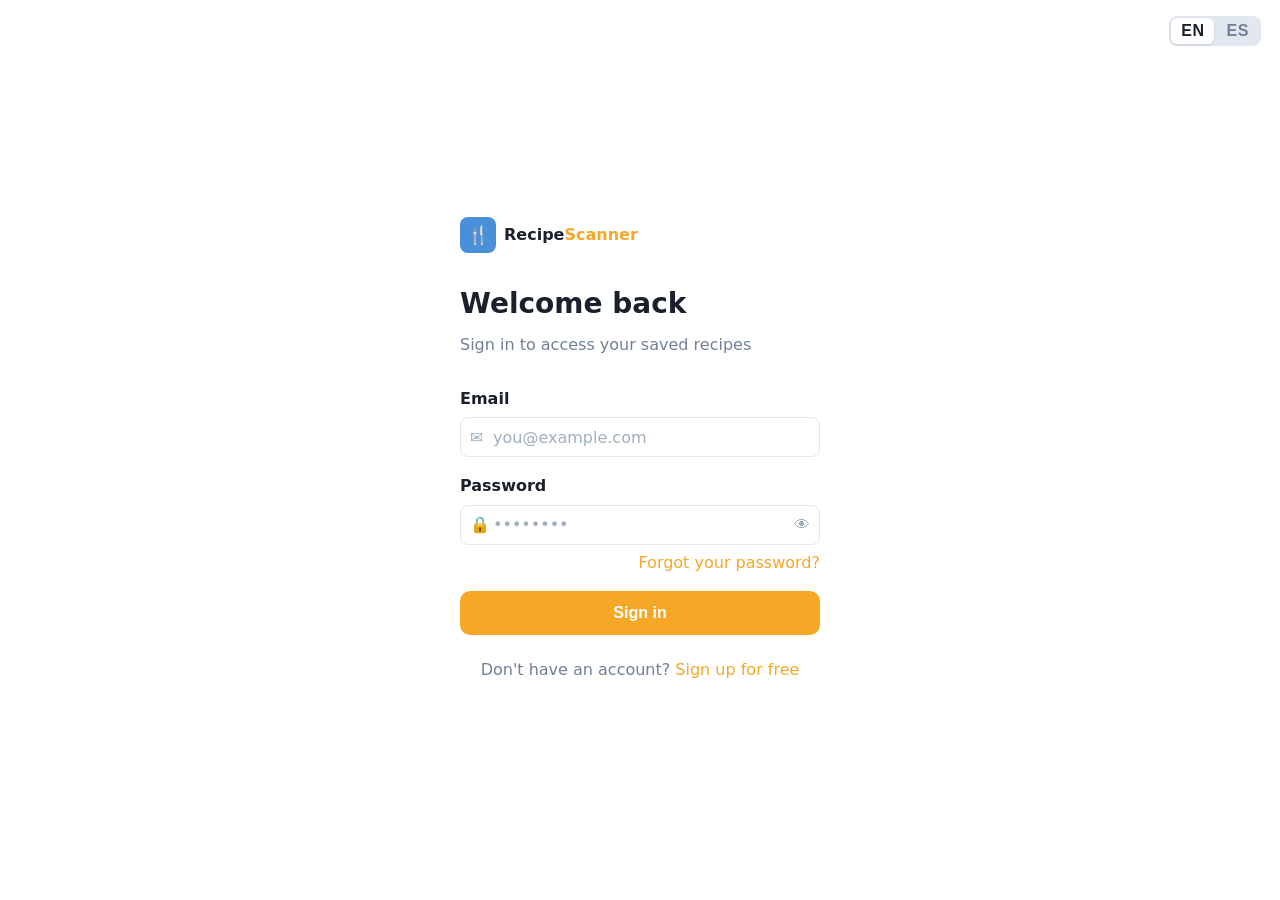
==== frontend/index.html @ 50376a55 "feat: Sprint 5 — static HTML/JS frontend + stores/brands/price resolution Frontend (replacing origin" ====
<!DOCTYPE html>
<html lang="es">
<head>
  <meta charset="UTF-8">
  <meta name="viewport" content="width=device-width, initial-scale=1.0">
  <title>RecipeScanner — Sign in</title>
  <link rel="stylesheet" href="css/style.css">
</head>
<body class="auth-page">

  <div class="lang-toggle lang-fixed">
    <button class="lang-btn" data-lang="en" onclick="setLang('en')">EN</button>
    <button class="lang-btn" data-lang="es" onclick="setLang('es')">ES</button>
  </div>

  <div class="auth-card">
    <a href="index.html" class="logo auth-logo">
      <div class="logo-icon">🍴</div>
      <span class="logo-text">Recipe<span>Scanner</span></span>
    </a>

    <h1 data-i18n="signin_title">Welcome back</h1>
    <p class="subtitle" data-i18n="signin_sub">Sign in to access your saved recipes</p>

    <div id="login-error" class="alert alert-error" style="display:none"></div>

    <form onsubmit="handleLogin(event)" novalidate>
      <div class="form-group">
        <label for="login-email" data-i18n="label_email">Email</label>
        <div class="input-wrap">
          <span class="input-icon">✉</span>
          <input type="email" id="login-email" placeholder="you@example.com" autocomplete="email">
        </div>
      </div>
      <div class="form-group">
        <label for="login-password" data-i18n="label_password">Password</label>
        <div class="input-wrap">
          <span class="input-icon">🔒</span>
          <input type="password" id="login-password" placeholder="••••••••" autocomplete="current-password">
          <button type="button" class="input-toggle" onclick="togglePwd('login-password', this)">👁</button>
        </div>
        <a href="#" class="forgot-link" data-i18n="forgot_pwd" onclick="return false;">Forgot your password?</a>
      </div>
      <button type="submit" class="btn btn-orange btn-full btn-lg" id="login-btn" data-i18n="btn_signin">
        Sign in
      </button>
    </form>

    <div class="auth-footer">
      <span data-i18n="no_account">Don't have an account?</span>
      <a href="register.html" data-i18n="link_signup">Sign up for free</a>
    </div>
  </div>

  <script src="js/i18n.js"></script>
  <script src="js/api.js"></script>
  <script src="js/auth.js"></script>
</body>
</html>
---- frontend/css/style.css ----
* { box-sizing: border-box; margin: 0; padding: 0; }

:root {
  --orange: #F7A726;
  --orange-hover: #e8941a;
  --orange-light: #FEF3D7;
  --blue: #4A90D9;
  --blue-dark: #2563EB;
  --bg: #f0f2f5;
  --sidebar-bg: #ffffff;
  --card-bg: #ffffff;
  --text: #1a202c;
  --text-muted: #718096;
  --text-light: #a0aec0;
  --border: #e2e8f0;
  --radius: 12px;
  --radius-sm: 8px;
  --shadow: 0 1px 3px rgba(0,0,0,0.08), 0 1px 2px rgba(0,0,0,0.04);
  --shadow-md: 0 4px 16px rgba(0,0,0,0.10);
  --sidebar-width: 260px;
}

body {
  font-family: 'Segoe UI', system-ui, -apple-system, sans-serif;
  background: var(--bg);
  color: var(--text);
  font-size: 19px;
  line-height: 1.6;
}

a { color: var(--orange); text-decoration: none; }
a:hover { text-decoration: underline; }

/* ── Logo ─────────────────────────────────────────────────── */
.logo {
  display: flex;
  align-items: center;
  gap: 8px;
  text-decoration: none;
}
.logo-icon {
  width: 36px;
  height: 36px;
  background: var(--blue);
  border-radius: 8px;
  display: flex;
  align-items: center;
  justify-content: center;
  font-size: 18px;
}
.logo-text { font-size: 1rem; font-weight: 700; color: var(--text); }
.logo-text span { color: var(--orange); }
.logo:hover { text-decoration: none; }

/* ── Sidebar ─────────────────────────────────────────────── */
.sidebar {
  position: fixed;
  top: 0;
  left: 0;
  width: var(--sidebar-width);
  height: 100vh;
  background: var(--sidebar-bg);
  border-right: 1px solid var(--border);
  display: flex;
  flex-direction: column;
  padding: 1.2rem 0;
  z-index: 100;
}

.sidebar-logo {
  padding: 0 1.2rem 1.5rem;
  border-bottom: 1px solid var(--border);
  margin-bottom: 0.75rem;
}

.sidebar-nav {
  flex: 1;
  display: flex;
  flex-direction: column;
  gap: 2px;
  padding: 0 0.6rem;
}

.nav-item {
  display: flex;
  align-items: center;
  gap: 0.65rem;
  padding: 0.65rem 0.9rem;
  border-radius: var(--radius-sm);
  color: var(--text-muted);
  font-size: 1rem;
  font-weight: 500;
  cursor: pointer;
  text-decoration: none;
  transition: background 0.15s, color 0.15s;
  position: relative;
}

.nav-item:hover { background: var(--bg); color: var(--text); text-decoration: none; }
.nav-item.active { background: var(--orange-light); color: var(--orange); }

.nav-item .nav-icon { font-size: 1rem; width: 20px; text-align: center; }

.nav-badge {
  margin-left: auto;
  background: var(--orange);
  color: #fff;
  font-size: 1rem;
  font-weight: 700;
  border-radius: 10px;
  padding: 1px 7px;
  min-width: 20px;
  text-align: center;
}

.sidebar-user {
  padding: 1rem 1.2rem 0.5rem;
  border-top: 1px solid var(--border);
  display: flex;
  align-items: center;
  gap: 0.75rem;
}

.avatar {
  width: 52px;
  height: 52px;
  border-radius: 50%;
  background: var(--blue);
  color: #fff;
  display: flex;
  align-items: center;
  justify-content: center;
  font-size: 1.15rem;
  font-weight: 700;
  flex-shrink: 0;
}

.sidebar-user-info {
  flex: 1;
  display: flex;
  flex-direction: column;
  overflow: hidden;
}

.sidebar-user-firstname {
  font-size: 1rem;
  font-weight: 700;
  color: var(--text);
  white-space: nowrap;
  overflow: hidden;
  text-overflow: ellipsis;
  line-height: 1.3;
}

.sidebar-user-lastname {
  font-size: 1rem;
  font-weight: 500;
  color: var(--text-muted);
  white-space: nowrap;
  overflow: hidden;
  text-overflow: ellipsis;
  line-height: 1.3;
}

.sidebar-user-menu {
  background: none;
  border: none;
  cursor: pointer;
  color: var(--text-muted);
  font-size: 1rem;
  padding: 2px;
  border-radius: 6px;
  transition: color 0.15s, background 0.15s;
}
.sidebar-user-menu:hover {
  color: #DC2626;
  background: #FEE2E2;
}

/* ── App Layout ──────────────────────────────────────────── */
.app-layout {
  margin-left: var(--sidebar-width);
  min-height: 100vh;
  padding: 2rem 1.75rem;
}

/* ── Auth pages ─────────────────────────────────────────── */
.auth-page {
  min-height: 100vh;
  background: #fff;
  display: flex;
  align-items: center;
  justify-content: center;
  padding: 2rem;
}

.auth-card {
  width: 100%;
  max-width: 360px;
}

.auth-card .auth-logo { margin-bottom: 1.8rem; }

.auth-card h1 {
  font-size: 1.75rem;
  font-weight: 800;
  color: var(--text);
  margin-bottom: 0.3rem;
}

.auth-card .subtitle {
  color: var(--text-muted);
  font-size: 1rem;
  margin-bottom: 1.8rem;
}

.trust-row {
  display: flex;
  gap: 0.5rem;
  background: var(--bg);
  border-radius: 8px;
  padding: 0.6rem 1rem;
  margin-bottom: 1.5rem;
  justify-content: center;
}

.trust-item {
  font-size: 1rem;
  color: var(--text-muted);
  display: flex;
  align-items: center;
  gap: 4px;
}

/* ── Forms ─────────────────────────────────────────────── */
.form-group { margin-bottom: 1rem; }
.form-row { display: flex; gap: 0.75rem; }
.form-row .form-group { flex: 1; }

label {
  display: block;
  font-size: 1rem;
  font-weight: 600;
  color: var(--text);
  margin-bottom: 0.35rem;
}

.input-wrap {
  position: relative;
  display: flex;
  align-items: center;
}

.input-wrap .input-icon {
  position: absolute;
  left: 10px;
  color: var(--text-light);
  font-size: 1rem;
  pointer-events: none;
}

input, textarea, select {
  width: 100%;
  border: 1.5px solid var(--border);
  border-radius: 8px;
  padding: 0.6rem 0.85rem;
  font-size: 1rem;
  color: var(--text);
  background: #fff;
  transition: border-color 0.2s;
  font-family: inherit;
}

.input-wrap input { padding-left: 32px; }

input:focus, textarea:focus, select:focus {
  outline: none;
  border-color: var(--orange);
}

input::placeholder, textarea::placeholder { color: var(--text-light); }

.input-toggle {
  position: absolute;
  right: 10px;
  background: none;
  border: none;
  cursor: pointer;
  color: var(--text-light);
  font-size: 1rem;
}

.checkbox-row {
  display: flex;
  align-items: flex-start;
  gap: 0.5rem;
  margin-bottom: 1.2rem;
}

.checkbox-row input[type=checkbox] {
  width: 15px;
  height: 15px;
  margin-top: 2px;
  flex-shrink: 0;
}

.checkbox-row label {
  font-size: 1rem;
  font-weight: 400;
  color: var(--text-muted);
  margin: 0;
}

.forgot-link {
  display: block;
  text-align: right;
  font-size: 1rem;
  margin-top: 0.3rem;
  color: var(--orange);
}

/* ── Buttons ────────────────────────────────────────────── */
.btn {
  display: inline-flex;
  align-items: center;
  justify-content: center;
  gap: 6px;
  padding: 0.65rem 1.2rem;
  border: none;
  border-radius: 8px;
  font-size: 1rem;
  font-weight: 600;
  cursor: pointer;
  transition: background 0.15s, opacity 0.15s;
  text-decoration: none;
  white-space: nowrap;
}

.btn-orange { background: var(--orange); color: #fff; }
.btn-orange:hover { background: var(--orange-hover); color: #fff; text-decoration: none; }

.btn-outline {
  background: #fff;
  color: var(--text);
  border: 1.5px solid var(--border);
}
.btn-outline:hover { border-color: var(--text-muted); text-decoration: none; }

.btn-ghost {
  background: transparent;
  color: var(--text-muted);
  border: 1.5px solid var(--border);
}
.btn-ghost:hover { color: var(--text); text-decoration: none; }

.btn-danger { background: #FEE2E2; color: #DC2626; border: none; }
.btn-danger:hover { background: #FECACA; }

.btn-edit { background: var(--orange-light); color: var(--orange); border: none; }
.btn-edit:hover { background: #fde8b0; }

.btn-full { width: 100%; }
.btn-sm { padding: 0.4rem 0.85rem; font-size: 1rem; }
.btn-lg { padding: 0.8rem 1.5rem; font-size: 1rem; border-radius: 10px; }

/* ── Auth footer ────────────────────────────────────────── */
.auth-footer {
  text-align: center;
  margin-top: 1.4rem;
  font-size: 1rem;
  color: var(--text-muted);
}

/* ── Dashboard header ──────────────────────────────────── */
.page-header {
  display: flex;
  align-items: flex-start;
  justify-content: space-between;
  margin-bottom: 1.5rem;
  gap: 1rem;
  flex-wrap: wrap;
}

.page-header h1 { font-size: 1.85rem; font-weight: 800; }
.page-header .sub { color: var(--text-muted); font-size: 1rem; margin-top: 2px; }

/* ── Search ─────────────────────────────────────────────── */
.search-bar {
  position: relative;
  margin-bottom: 1.2rem;
}

.search-bar .search-icon {
  position: absolute;
  left: 12px;
  top: 50%;
  transform: translateY(-50%);
  color: var(--text-light);
  font-size: 1rem;
}

.search-bar input {
  padding-left: 36px;
  background: #fff;
  border-radius: 10px;
  height: 42px;
  font-size: 1rem;
}

/* ── Category filters ───────────────────────────────────── */
.filter-bar {
  display: flex;
  align-items: center;
  gap: 0.5rem;
  margin-bottom: 1.5rem;
  flex-wrap: wrap;
}

.filter-pill {
  padding: 0.35rem 1rem;
  border-radius: 20px;
  border: 1.5px solid var(--border);
  background: #fff;
  font-size: 1rem;
  font-weight: 500;
  cursor: pointer;
  color: var(--text-muted);
  transition: all 0.15s;
}

.filter-pill:hover { border-color: var(--orange); color: var(--orange); }
.filter-pill.active { background: var(--orange); border-color: var(--orange); color: #fff; }

.price-btn {
  margin-left: auto;
  background: var(--orange-light);
  color: var(--orange);
  border: 1.5px solid #f5c96a;
  padding: 0.35rem 0.9rem;
  border-radius: 8px;
  font-size: 1rem;
  font-weight: 600;
  cursor: pointer;
  display: flex;
  align-items: center;
  gap: 5px;
}

/* ── Recipe cards ───────────────────────────────────────── */
.recipe-grid {
  display: grid;
  grid-template-columns: repeat(auto-fill, minmax(240px, 1fr));
  gap: 1.2rem;
}

.recipe-card {
  background: var(--card-bg);
  border-radius: var(--radius);
  border: 1px solid var(--border);
  overflow: hidden;
  box-shadow: var(--shadow);
  transition: box-shadow 0.2s, transform 0.15s;
  cursor: pointer;
  text-decoration: none;
  color: var(--text);
  display: block;
}

.recipe-card:hover {
  box-shadow: var(--shadow-md);
  transform: translateY(-2px);
  text-decoration: none;
}

.card-banner {
  height: 110px;
  display: flex;
  align-items: center;
  justify-content: center;
  font-size: 3rem;
  position: relative;
}

.card-banner .cat-badge {
  position: absolute;
  top: 8px;
  left: 8px;
  background: rgba(255,255,255,0.85);
  border-radius: 6px;
  padding: 2px 8px;
  font-size: 1rem;
  font-weight: 600;
  color: var(--text);
}

.card-banner .scanned-badge {
  position: absolute;
  top: 8px;
  right: 8px;
  background: rgba(255,255,255,0.85);
  border-radius: 6px;
  padding: 2px 8px;
  font-size: 1rem;
  font-weight: 600;
  color: #7c3aed;
}

.card-body { padding: 0.9rem 1rem; }
.card-title { font-size: 1rem; font-weight: 700; margin-bottom: 0.5rem; }

.card-meta {
  display: flex;
  flex-wrap: wrap;
  gap: 0.5rem;
  font-size: 1rem;
  color: var(--text-muted);
  margin-bottom: 0.75rem;
}

.card-meta span { display: flex; align-items: center; gap: 3px; }

.card-footer {
  display: flex;
  align-items: center;
  justify-content: space-between;
}

.view-btn {
  background: var(--orange);
  color: #fff;
  border: none;
  border-radius: 6px;
  padding: 0.3rem 0.75rem;
  font-size: 1rem;
  font-weight: 600;
  cursor: pointer;
  transition: background 0.15s;
  text-decoration: none;
}
.view-btn:hover { background: var(--orange-hover); text-decoration: none; color: #fff; }

/* ── Banner colors per category ────────────────────────── */
.banner-0 { background: linear-gradient(135deg, #fde68a, #fbbf24); }
.banner-1 { background: linear-gradient(135deg, #fca5a5, #f87171); }
.banner-2 { background: linear-gradient(135deg, #86efac, #4ade80); }
.banner-3 { background: linear-gradient(135deg, #93c5fd, #60a5fa); }
.banner-4 { background: linear-gradient(135deg, #c4b5fd, #a78bfa); }
.banner-5 { background: linear-gradient(135deg, #fdba74, #fb923c); }

/* ── Recipe detail ──────────────────────────────────────── */
.detail-header {
  margin-bottom: 1.5rem;
}

.detail-header h1 { font-size: 1.75rem; font-weight: 800; }

/* ── Recipe header two-column layout ──────────────────────── */
.recipe-header-grid {
  display: grid;
  grid-template-columns: 1fr 220px;
  gap: 1.8rem;
  align-items: start;
  background: var(--card-bg);
  padding: 1.75rem 2rem;
  border-radius: var(--radius);
  margin-bottom: 1.5rem;
  box-shadow: var(--shadow);
}

.recipe-header-grid h1 { font-size: 1.75rem; font-weight: 800; }

.recipe-header-photo {
  width: 220px;
  height: 220px;
  border-radius: var(--radius);
  overflow: hidden;
  position: relative;
  cursor: pointer;
  flex-shrink: 0;
}

.recipe-header-photo img {
  width: 100%;
  height: 100%;
  object-fit: cover;
}

.recipe-header-photo-empty {
  background: var(--bg);
  border: 2px dashed var(--border);
  display: flex;
  flex-direction: column;
  align-items: center;
  justify-content: center;
  gap: 0.4rem;
  transition: border-color 0.15s, background 0.15s;
}

.recipe-header-photo-empty:hover {
  border-color: var(--orange);
  background: #fff8ed;
}

.recipe-header-photo-overlay {
  position: absolute;
  inset: 0;
  background: rgba(0,0,0,0.45);
  display: flex;
  align-items: center;
  justify-content: center;
  color: #fff;
  font-size: 1rem;
  font-weight: 600;
  opacity: 0;
  transition: opacity 0.15s;
  border-radius: var(--radius);
}

.recipe-header-photo:hover .recipe-header-photo-overlay { opacity: 1; }

.badge-row {
  display: flex;
  gap: 0.4rem;
  flex-wrap: wrap;
  margin: 0.5rem 0;
}

.badge {
  padding: 3px 10px;
  border-radius: 6px;
  font-size: 1rem;
  font-weight: 600;
}

.badge-ai { background: #EDE9FE; color: #7C3AED; }
.badge-cat { background: var(--orange-light); color: var(--orange); }
.badge-scanned { background: #DCFCE7; color: #16A34A; }

.detail-meta {
  display: flex;
  gap: 1.2rem;
  font-size: 1rem;
  color: var(--text-muted);
  margin: 0.5rem 0 1rem;
  flex-wrap: wrap;
}

.detail-actions { display: flex; gap: 0.5rem; }

.detail-grid {
  display: grid;
  grid-template-columns: 1fr 1fr;
  gap: 1.5rem;
  align-items: start;
}

@media (max-width: 700px) {
  .detail-grid { grid-template-columns: 1fr; }
}

/* ── Ingredients table ──────────────────────────────────── */
.section-card {
  background: var(--card-bg);
  border: 1px solid var(--border);
  border-radius: var(--radius);
  overflow: hidden;
  box-shadow: var(--shadow);
}

.section-card-header {
  padding: 0.9rem 1.2rem;
  border-bottom: 1px solid var(--border);
  display: flex;
  align-items: center;
  justify-content: space-between;
}

.section-card-header h3 { font-size: 1.05rem; font-weight: 700; }
.section-hint { font-size: 1rem; color: var(--text-muted); margin-top: 2px; }

.ing-table {
  width: 100%;
  border-collapse: collapse;
}

.ing-table th {
  background: var(--bg);
  text-align: left;
  padding: 0.5rem 1rem;
  font-size: 1rem;
  font-weight: 600;
  color: var(--text-muted);
  text-transform: uppercase;
  letter-spacing: 0.3px;
}

.ing-table td {
  padding: 0.55rem 1rem;
  font-size: 1rem;
  border-bottom: 1px solid var(--border);
}

.ing-table tr:last-child td { border-bottom: none; }

.ing-table .ing-name { font-weight: 500; }
.ing-table .price-col { font-weight: 600; }

/* ── Recipe sections ──────────────────────────────────────────────────────── */
.section-header-row td { padding: 0; border-bottom: none; }
.section-header-cell {
  display: flex;
  align-items: center;
  gap: 0.6rem;
  padding: 0.55rem 1rem 0.3rem;
  background: var(--bg);
  border-top: 2px solid var(--border);
  margin-top: 2px;
}
.section-header-row:first-child .section-header-cell { border-top: none; }

.section-title {
  font-size: 0.78rem;
  font-weight: 700;
  text-transform: uppercase;
  letter-spacing: 0.5px;
  color: var(--text-muted);
  cursor: pointer;
  padding: 2px 6px;
  border-radius: 4px;
  transition: background 0.15s;
}
.section-title:hover { background: #E5E7EB; color: var(--text); }

.btn-add-section {
  background: none;
  border: 1px dashed var(--border);
  color: var(--text-muted);
  font-size: 0.82rem;
  padding: 0.4rem 1rem;
  border-radius: 6px;
  cursor: pointer;
  width: 100%;
  text-align: left;
  transition: background 0.15s, color 0.15s;
}
.btn-add-section:hover { background: var(--bg); color: var(--text); }

.btn-add-section-ing {
  background: none;
  border: none;
  color: var(--text-muted);
  font-size: 0.75rem;
  cursor: pointer;
  padding: 0;
  opacity: 0;
  transition: opacity 0.15s;
}
.section-header-cell:hover .btn-add-section-ing { opacity: 1; }

.section-add-row td { padding: 0.4rem 1rem 0.6rem; border-bottom: none; }

/* Move icon column */
.col-move { width: 28px; padding: 0 0 0 0.75rem !important; }
.move-icon-wrap { position: relative; display: inline-block; }
.move-icon {
  font-size: 1rem;
  color: var(--text-muted);
  cursor: grab;
  opacity: 0;
  transition: opacity 0.15s;
  user-select: none;
  line-height: 1;
}
.ing-row:hover .move-icon { opacity: 1; }

/* Section picker dropdown */
.section-picker {
  position: absolute;
  left: 0;
  top: 100%;
  z-index: 100;
  background: var(--surface);
  border: 1px solid var(--border);
  border-radius: 8px;
  box-shadow: 0 4px 16px rgba(0,0,0,0.1);
  padding: 4px;
  min-width: 160px;
}
.section-picker select {
  width: 100%;
  border: none;
  background: transparent;
  font-size: 0.88rem;
  padding: 4px 6px;
  cursor: pointer;
  outline: none;
  color: var(--text);
}

/* Wide ingredient table for recipe detail */
.ing-table-wide .col-qty      { white-space: nowrap; }
.ing-table-wide .col-store    { min-width: 150px; }
.ing-table-wide .col-brand    { min-width: 140px; }
.ing-table-wide .col-price-kg { white-space: nowrap; min-width: 110px; }
.ing-table-wide .col-total    { white-space: nowrap; min-width: 80px; color: var(--text-muted); font-size: 0.9rem; }

.price-clickable { cursor: pointer; user-select: none; }
.price-clickable:hover { background: #F9FAFB; }

/* Store / brand select inside ingredient table */
.store-select-inline {
  font-size: 0.82rem;
  padding: 2px 24px 2px 6px;
  border: 1px solid var(--border);
  border-radius: 6px;
  background: var(--surface);
  color: var(--text);
  width: 100%;
  cursor: pointer;
  text-overflow: ellipsis;
}
.store-select-inline:focus { outline: none; border-color: var(--orange); }

/* Price mode toggle (prices page modals) */
.price-mode-toggle {
  display: flex;
  gap: 0;
  border-radius: 8px;
  overflow: hidden;
  border: 1px solid var(--border);
  width: fit-content;
}
.mode-btn {
  padding: 0.35rem 1rem;
  font-size: 0.85rem;
  font-weight: 600;
  background: var(--surface);
  color: var(--text-muted);
  border: none;
  cursor: pointer;
  transition: background 0.15s, color 0.15s;
}
.mode-btn.active {
  background: var(--orange);
  color: #fff;
}
.mode-btn:focus { outline: none; }

/* Calculated price preview text */
.price-preview-text {
  font-size: 0.85rem;
  color: #059669;
  font-weight: 600;
  margin-top: 0.5rem;
}

/* Price value colors by source */
.price-val-manual { color: #D97706; font-weight: 700; }
.price-val-custom { color: #2563EB; font-weight: 700; }
.price-val-off    { color: #059669; font-weight: 700; }
.price-val-fallback { color: var(--text-muted); font-weight: 500; }

/* Price source badges */
.price-badge {
  display: inline-block;
  font-size: 0.68rem;
  padding: 1px 5px;
  border-radius: 4px;
  margin-left: 5px;
  font-weight: 700;
  vertical-align: middle;
  letter-spacing: 0.02em;
}
.price-badge-manual  { background: #FEF3C7; color: #D97706; }
.price-badge-custom  { background: #DBEAFE; color: #2563EB; }
.price-badge-off     { background: #D1FAE5; color: #059669; }
.price-badge-fallback { background: #F3F4F6; color: #9CA3AF; }

.cost-footer {
  padding: 0.75rem 1.2rem;
  background: var(--orange-light);
  border-top: 1px solid #f5c96a;
  display: flex;
  align-items: center;
  justify-content: space-between;
  font-size: 1rem;
  font-weight: 700;
  color: var(--orange);
}

/* ── Steps ──────────────────────────────────────────────── */
.steps-list {
  list-style: none;
  display: flex;
  flex-direction: column;
}

.step-item {
  display: flex;
  gap: 1rem;
  padding: 1rem 1.2rem;
  border-bottom: 1px solid var(--border);
}

.step-item:last-child { border-bottom: none; }

.step-num {
  width: 26px;
  height: 26px;
  min-width: 26px;
  border-radius: 50%;
  background: var(--blue);
  color: #fff;
  display: flex;
  align-items: center;
  justify-content: center;
  font-size: 1rem;
  font-weight: 700;
}

.step-content { flex: 1; }
.step-desc { font-size: 1rem; margin-bottom: 4px; }

.step-duration {
  display: inline-block;
  background: var(--bg);
  border-radius: 10px;
  padding: 2px 10px;
  font-size: 1rem;
  color: var(--text-muted);
}

/* ── Scan page ──────────────────────────────────────────── */
.scan-layout {
  display: grid;
  grid-template-columns: 1.1fr 0.9fr;
  gap: 1.5rem;
  align-items: start;
}

@media (max-width: 700px) {
  .scan-layout { grid-template-columns: 1fr; }
}

.scan-panel {
  background: var(--card-bg);
  border: 1px solid var(--border);
  border-radius: var(--radius);
  padding: 1.5rem;
  box-shadow: var(--shadow);
}

.input-method-row {
  display: flex;
  gap: 0.75rem;
  margin-bottom: 1.5rem;
}

.method-btn {
  flex: 1;
  display: flex;
  align-items: center;
  justify-content: center;
  gap: 6px;
  padding: 0.65rem;
  border-radius: 8px;
  border: 1.5px solid var(--border);
  background: #fff;
  cursor: pointer;
  font-size: 1rem;
  font-weight: 500;
  color: var(--text-muted);
  transition: all 0.15s;
}

.method-btn.active {
  border-color: var(--orange);
  background: var(--orange-light);
  color: var(--orange);
}

.drop-zone {
  border: 2px dashed var(--border);
  border-radius: 10px;
  padding: 2.5rem 1.5rem;
  text-align: center;
  cursor: pointer;
  transition: border-color 0.2s, background 0.2s;
  margin-bottom: 1rem;
}

.drop-zone:hover, .drop-zone.drag-over {
  border-color: var(--orange);
  background: var(--orange-light);
}

.drop-icon { font-size: 2rem; margin-bottom: 0.6rem; }
.drop-zone h4 { font-size: 1rem; margin-bottom: 0.3rem; }
.drop-zone p { font-size: 1rem; color: var(--text-muted); }

.browse-btn {
  display: inline-block;
  margin-top: 0.8rem;
  padding: 0.4rem 1rem;
  background: #fff;
  border: 1.5px solid var(--border);
  border-radius: 6px;
  font-size: 1rem;
  cursor: pointer;
  font-weight: 500;
}

.extraction-opts {
  display: flex;
  gap: 0.4rem;
  flex-wrap: wrap;
  margin-bottom: 1.2rem;
}

.opt-pill {
  padding: 0.3rem 0.85rem;
  border-radius: 20px;
  border: 1.5px solid var(--border);
  background: #fff;
  font-size: 1rem;
  font-weight: 500;
  cursor: pointer;
  color: var(--text-muted);
  transition: all 0.15s;
}

.opt-pill.active {
  border-color: var(--blue);
  background: #EFF6FF;
  color: var(--blue-dark);
}

.ai-info-card {
  background: linear-gradient(135deg, #1e3a5f, #2563EB);
  border-radius: var(--radius);
  padding: 1.4rem;
  color: #fff;
  margin-bottom: 1rem;
}

.ai-info-card .powered {
  font-size: 1rem;
  text-transform: uppercase;
  letter-spacing: 1px;
  opacity: 0.7;
  margin-bottom: 0.5rem;
}

.ai-info-card h3 { font-size: 1.1rem; margin-bottom: 0.3rem; }
.ai-info-card p { font-size: 1rem; opacity: 0.85; margin-bottom: 0.8rem; }

.ai-badges { display: flex; gap: 0.4rem; flex-wrap: wrap; }
.ai-badge {
  background: rgba(255,255,255,0.15);
  padding: 3px 10px;
  border-radius: 10px;
  font-size: 1rem;
  font-weight: 500;
}

.last-scan-card {
  background: var(--card-bg);
  border: 1px solid var(--border);
  border-radius: var(--radius);
  padding: 1.2rem;
  box-shadow: var(--shadow);
}

.last-scan-header {
  display: flex;
  justify-content: space-between;
  align-items: center;
  margin-bottom: 1rem;
}

.last-scan-header h4 { font-size: 1rem; font-weight: 700; }
.ai-extracted-tag {
  background: var(--orange-light);
  color: var(--orange);
  font-size: 1rem;
  font-weight: 600;
  padding: 2px 8px;
  border-radius: 6px;
}

.scan-result-row {
  display: flex;
  gap: 0.75rem;
  align-items: flex-start;
  padding: 0.6rem 0;
  border-bottom: 1px solid var(--border);
}

.scan-result-row:last-child { border-bottom: none; }
.scan-result-icon { font-size: 1.1rem; margin-top: 1px; }
.scan-result-label { font-size: 1rem; color: var(--text-muted); font-weight: 600; text-transform: uppercase; margin-bottom: 2px; }
.scan-result-value { font-size: 1rem; font-weight: 500; }

.tips-card {
  background: #FFFBEB;
  border: 1px solid #FDE68A;
  border-radius: var(--radius);
  padding: 1rem 1.2rem;
  margin-top: 1rem;
}

.tips-card h5 { font-size: 1rem; color: #92400E; font-weight: 700; margin-bottom: 0.5rem; }
.tips-card li { font-size: 1rem; color: #78350F; margin-left: 1rem; margin-bottom: 3px; }

/* ── Modal ──────────────────────────────────────────────── */
.modal-overlay {
  display: none;
  position: fixed;
  inset: 0;
  background: rgba(0,0,0,0.4);
  z-index: 200;
  align-items: center;
  justify-content: center;
  padding: 1rem;
}

.modal-overlay.open { display: flex; }

.modal {
  background: var(--card-bg);
  border-radius: var(--radius);
  padding: 1.8rem;
  width: 100%;
  max-width: 460px;
  box-shadow: var(--shadow-md);
}

.modal h2 { font-size: 1.05rem; font-weight: 700; margin-bottom: 1.3rem; }

.modal-footer {
  display: flex;
  gap: 0.6rem;
  justify-content: flex-end;
  margin-top: 1.3rem;
}

/* ── Alerts ─────────────────────────────────────────────── */
.alert {
  padding: 0.65rem 0.9rem;
  border-radius: 8px;
  font-size: 1rem;
  margin-bottom: 1rem;
}

.alert-error { background: #FEE2E2; color: #DC2626; border: 1px solid #FECACA; }
.alert-success { background: #DCFCE7; color: #16A34A; border: 1px solid #BBF7D0; }

/* ── Loading / Empty ────────────────────────────────────── */
.spinner {
  display: inline-block;
  width: 20px; height: 20px;
  border: 2px solid var(--border);
  border-top-color: var(--orange);
  border-radius: 50%;
  animation: spin 0.7s linear infinite;
}

@keyframes spin { to { transform: rotate(360deg); } }

.loading-center { display: flex; justify-content: center; align-items: center; padding: 4rem; }

.empty-state {
  text-align: center;
  padding: 4rem 2rem;
  color: var(--text-muted);
}

.empty-state .empty-icon { font-size: 3rem; margin-bottom: 0.8rem; }
.empty-state p { margin-bottom: 1.2rem; font-size: 1rem; }

/* ── Misc ───────────────────────────────────────────────── */
.flex { display: flex; align-items: center; gap: 0.5rem; flex-wrap: wrap; }
.text-muted { color: var(--text-muted); }
.text-sm { font-size: 1rem; }
.mt-1 { margin-top: 0.4rem; }
.mt-2 { margin-top: 0.9rem; }
.mt-3 { margin-top: 1.4rem; }

/* ── Language toggle ────────────────────────────────────── */
.lang-toggle {
  display: flex;
  gap: 2px;
  background: var(--border);
  border-radius: 8px;
  padding: 2px;
}
.lang-btn {
  background: none;
  border: none;
  border-radius: 6px;
  padding: 4px 10px;
  font-size: 1rem;
  font-weight: 700;
  letter-spacing: 0.5px;
  cursor: pointer;
  color: var(--text-muted);
  transition: all 0.15s;
}
.lang-btn.active { background: #fff; color: var(--text); box-shadow: 0 1px 3px rgba(0,0,0,0.12); }

.lang-fixed { position: fixed; top: 1rem; right: 1.2rem; z-index: 300; }

/* ── Recipe image ───────────────────────────────────────── */
.card-banner img {
  width: 100%; height: 100%;
  object-fit: cover;
}

.recipe-img-wrap {
  position: relative;
  width: 100%;
  height: 200px;
  border-radius: var(--radius) var(--radius) 0 0;
  overflow: hidden;
  background: linear-gradient(135deg, #fde68a, #fbbf24);
}

.recipe-img-wrap img {
  width: 100%; height: 100%;
  object-fit: cover;
}

.recipe-img-upload-btn {
  position: absolute;
  bottom: 10px;
  right: 10px;
  background: rgba(0,0,0,0.55);
  color: #fff;
  border: none;
  border-radius: 8px;
  padding: 6px 12px;
  font-size: 1rem;
  cursor: pointer;
  backdrop-filter: blur(4px);
  transition: background 0.15s;
}
.recipe-img-upload-btn:hover { background: rgba(0,0,0,0.75); }

.recipe-img-placeholder {
  display: flex;
  flex-direction: column;
  align-items: center;
  justify-content: center;
  cursor: pointer;
  background: var(--bg);
  border: 2px dashed var(--border);
  border-radius: var(--radius) var(--radius) 0 0;
  transition: border-color 0.15s, background 0.15s;
}
.recipe-img-placeholder:hover {
  border-color: var(--orange);
  background: #fff8ed;
}

/* ── Avatar photo ───────────────────────────────────────── */
.avatar {
  position: relative;
  overflow: hidden;
  cursor: pointer;
}
.avatar img {
  width: 100%; height: 100%;
  object-fit: cover;
  border-radius: 50%;
}
.avatar-overlay {
  position: absolute;
  inset: 0;
  background: rgba(0,0,0,0.4);
  border-radius: 50%;
  display: flex;
  align-items: center;
  justify-content: center;
  font-size: 1.1rem;
  color: #fff;
  opacity: 0;
  transition: opacity 0.15s;
}
.avatar:hover .avatar-overlay { opacity: 1; }

/* Brand badge */
.brand-badge {
  display: inline-block;
  padding: 0.2rem 0.55rem;
  background: var(--surface);
  border: 1px solid var(--border);
  border-radius: 20px;
  font-size: 0.78rem;
  color: var(--text-muted);
  font-weight: 500;
}
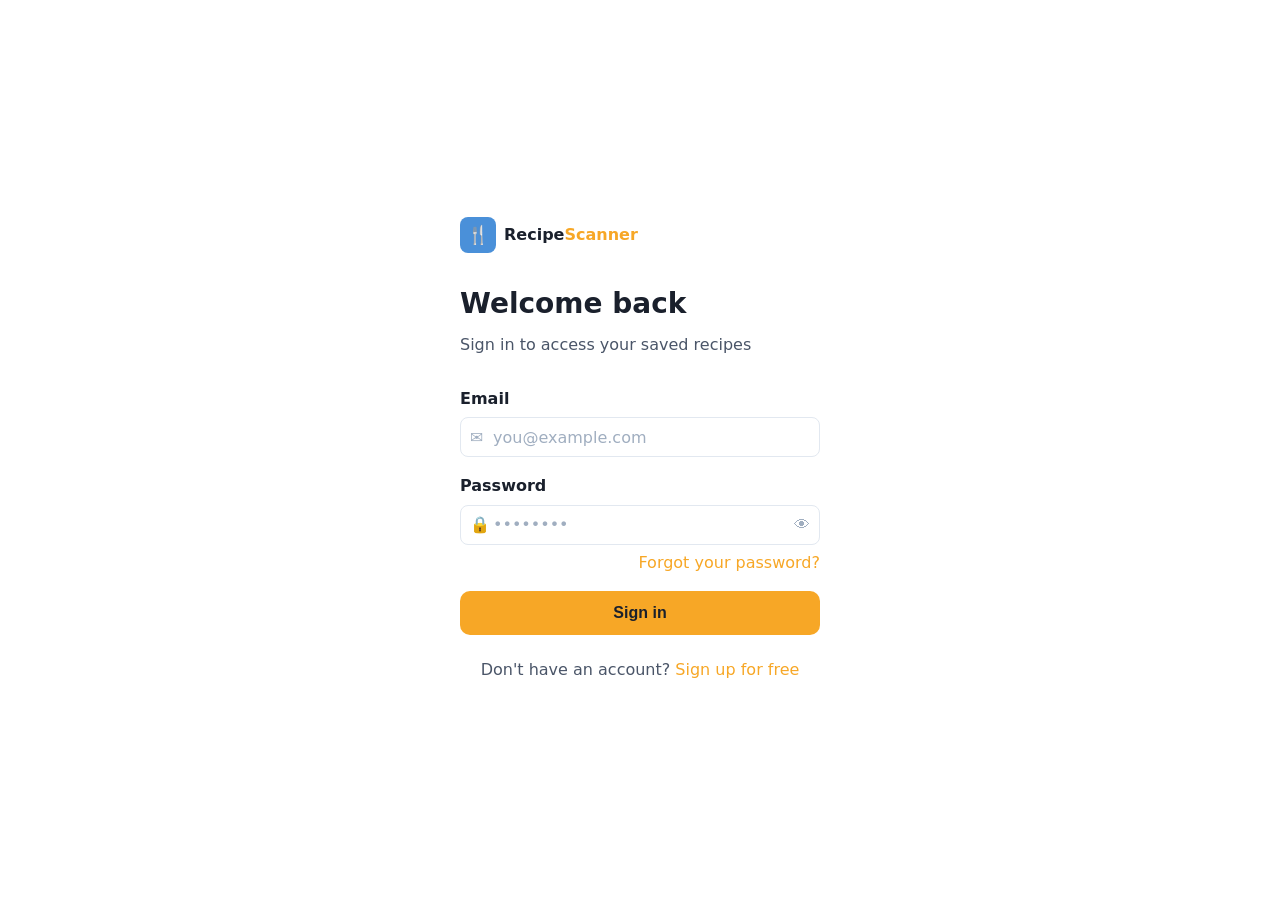
==== commit 2213dd69: "feat: Sprint 6 — home page, accessibility, drag-and-drop steps, multilingual price matching - Home p" ====
--- a/frontend/index.html
+++ b/frontend/index.html
@@ -11,6 +11,7 @@
   <div class="lang-toggle lang-fixed">
     <button class="lang-btn" data-lang="en" onclick="setLang('en')">EN</button>
     <button class="lang-btn" data-lang="es" onclick="setLang('es')">ES</button>
+    <button class="lang-btn" data-lang="fr" onclick="setLang('fr')">FR</button>
   </div>
 
   <div class="auth-card">
--- a/frontend/css/style.css
+++ b/frontend/css/style.css
@@ -10,7 +10,7 @@
   --sidebar-bg: #ffffff;
   --card-bg: #ffffff;
   --text: #1a202c;
-  --text-muted: #718096;
+  --text-muted: #4a5568;
   --text-light: #a0aec0;
   --border: #e2e8f0;
   --radius: 12px;
@@ -97,7 +97,7 @@
 }
 
 .nav-item:hover { background: var(--bg); color: var(--text); text-decoration: none; }
-.nav-item.active { background: var(--orange-light); color: var(--orange); }
+.nav-item.active { background: var(--orange-light); color: #92400e; }
 
 .nav-item .nav-icon { font-size: 1rem; width: 20px; text-align: center; }
 
@@ -336,8 +336,8 @@
   white-space: nowrap;
 }
 
-.btn-orange { background: var(--orange); color: #fff; }
-.btn-orange:hover { background: var(--orange-hover); color: #fff; text-decoration: none; }
+.btn-orange { background: var(--orange); color: #1a202c; }
+.btn-orange:hover { background: var(--orange-hover); color: #1a202c; text-decoration: none; }
 
 .btn-outline {
   background: #fff;
@@ -353,10 +353,10 @@
 }
 .btn-ghost:hover { color: var(--text); text-decoration: none; }
 
-.btn-danger { background: #FEE2E2; color: #DC2626; border: none; }
+.btn-danger { background: #FEE2E2; color: #991b1b; border: none; }
 .btn-danger:hover { background: #FECACA; }
 
-.btn-edit { background: var(--orange-light); color: var(--orange); border: none; }
+.btn-edit { background: var(--orange-light); color: #92400e; border: none; }
 .btn-edit:hover { background: #fde8b0; }
 
 .btn-full { width: 100%; }
@@ -407,29 +407,85 @@
   font-size: 1rem;
 }
 
-/* ── Category filters ───────────────────────────────────── */
-.filter-bar {
-  display: flex;
-  align-items: center;
-  gap: 0.5rem;
+/* ── Category filters + sort ────────────────────────────── */
+.filter-sort-row {
+  display: flex;
+  align-items: flex-start;
+  justify-content: space-between;
+  gap: 0.75rem;
   margin-bottom: 1.5rem;
   flex-wrap: wrap;
 }
 
-.filter-pill {
-  padding: 0.35rem 1rem;
+.filter-bar {
+  display: flex;
+  align-items: center;
+  gap: 0.5rem;
+  flex-wrap: wrap;
+  flex: 1;
+}
+
+.sort-select {
+  padding: 0.2rem 0.65rem;
   border-radius: 20px;
   border: 1.5px solid var(--border);
   background: #fff;
-  font-size: 1rem;
+  font-size: 0.82rem;
   font-weight: 500;
+  color: var(--text-muted);
+  cursor: pointer;
+  outline: none;
+  white-space: nowrap;
+  flex-shrink: 0;
+}
+.sort-select:focus { border-color: var(--orange); color: var(--text); }
+
+.filter-label {
+  font-size: 0.8rem;
+  font-weight: 600;
+  color: var(--text-muted);
+  white-space: nowrap;
+  padding-top: 0.3rem;
+}
+
+.filter-pill {
+  padding: 0.2rem 0.75rem;
+  border-radius: 20px;
+  border: 1.5px solid var(--border);
+  background: #fff;
+  font-size: 0.82rem;
+  font-weight: 500;
   cursor: pointer;
   color: var(--text-muted);
   transition: all 0.15s;
 }
 
 .filter-pill:hover { border-color: var(--orange); color: var(--orange); }
-.filter-pill.active { background: var(--orange); border-color: var(--orange); color: #fff; }
+.filter-pill.active { background: var(--orange); border-color: var(--orange); color: #1a202c; }
+
+.pill-count {
+  display: inline-block;
+  background: rgba(0,0,0,0.08);
+  border-radius: 10px;
+  font-size: 0.72rem;
+  font-weight: 700;
+  padding: 0 6px;
+  margin-left: 4px;
+  line-height: 1.6;
+  vertical-align: middle;
+}
+.filter-pill.active .pill-count { background: rgba(0,0,0,0.12); color: #1a202c; }
+
+.cat-dot {
+  display: inline-block;
+  width: 8px;
+  height: 8px;
+  border-radius: 50%;
+  margin-right: 5px;
+  vertical-align: middle;
+  flex-shrink: 0;
+}
+.filter-pill.active .cat-dot { box-shadow: 0 0 0 1.5px rgba(255,255,255,0.55); }
 
 .price-btn {
   margin-left: auto;
@@ -527,7 +583,7 @@
 
 .view-btn {
   background: var(--orange);
-  color: #fff;
+  color: #1a202c;
   border: none;
   border-radius: 6px;
   padding: 0.3rem 0.75rem;
@@ -537,15 +593,30 @@
   transition: background 0.15s;
   text-decoration: none;
 }
-.view-btn:hover { background: var(--orange-hover); text-decoration: none; color: #fff; }
+.view-btn:hover { background: var(--orange-hover); text-decoration: none; color: #1a202c; }
 
 /* ── Banner colors per category ────────────────────────── */
-.banner-0 { background: linear-gradient(135deg, #fde68a, #fbbf24); }
-.banner-1 { background: linear-gradient(135deg, #fca5a5, #f87171); }
-.banner-2 { background: linear-gradient(135deg, #86efac, #4ade80); }
-.banner-3 { background: linear-gradient(135deg, #93c5fd, #60a5fa); }
-.banner-4 { background: linear-gradient(135deg, #c4b5fd, #a78bfa); }
-.banner-5 { background: linear-gradient(135deg, #fdba74, #fb923c); }
+.banner-appetizer   { background: linear-gradient(135deg, #5eead4, #0d9488); }
+.banner-bakery      { background: linear-gradient(135deg, #fcd34d, #b45309); }
+.banner-bread       { background: linear-gradient(135deg, #e4c9a0, #78350f); }
+.banner-breakfast   { background: linear-gradient(135deg, #fed7aa, #ea580c); }
+.banner-cake        { background: linear-gradient(135deg, #f9a8d4, #db2777); }
+.banner-chicken     { background: linear-gradient(135deg, #fde047, #a16207); }
+.banner-desserts    { background: linear-gradient(135deg, #c4b5fd, #7c3aed); }
+.banner-drink       { background: linear-gradient(135deg, #bae6fd, #0284c7); }
+.banner-fish        { background: linear-gradient(135deg, #93c5fd, #1d4ed8); }
+.banner-main-course { background: linear-gradient(135deg, #fca5a5, #dc2626); }
+.banner-meat        { background: linear-gradient(135deg, #fda4af, #9f1239); }
+.banner-pasta       { background: linear-gradient(135deg, #a5b4fc, #4338ca); }
+.banner-rice        { background: linear-gradient(135deg, #d9f99d, #4d7c0f); }
+.banner-salad       { background: linear-gradient(135deg, #86efac, #15803d); }
+.banner-sandwich    { background: linear-gradient(135deg, #fef08a, #854d0e); }
+.banner-seafood     { background: linear-gradient(135deg, #a5f3fc, #0e7490); }
+.banner-snack       { background: linear-gradient(135deg, #fb923c, #c2410c); }
+.banner-soup        { background: linear-gradient(135deg, #fdba74, #92400e); }
+.banner-vegan       { background: linear-gradient(135deg, #a3e635, #3f6212); }
+.banner-vegetarian  { background: linear-gradient(135deg, #6ee7b7, #047857); }
+.banner-default     { background: linear-gradient(135deg, #e2e8f0, #94a3b8); }
 
 /* ── Recipe detail ──────────────────────────────────────── */
 .detail-header {
@@ -553,6 +624,20 @@
 }
 
 .detail-header h1 { font-size: 1.75rem; font-weight: 800; }
+
+/* ── Back link ───────────────────────────────────────────── */
+.back-link {
+  display: inline-flex;
+  align-items: center;
+  gap: 4px;
+  font-size: 0.85rem;
+  font-weight: 600;
+  color: var(--text-muted);
+  text-decoration: none;
+  margin-bottom: 0.6rem;
+  transition: color 0.15s;
+}
+.back-link:hover { color: var(--orange); text-decoration: none; }
 
 /* ── Recipe header two-column layout ──────────────────────── */
 .recipe-header-grid {
@@ -649,13 +734,9 @@
 
 .detail-grid {
   display: grid;
-  grid-template-columns: 1fr 1fr;
+  grid-template-columns: 3fr 2fr;
   gap: 1.5rem;
   align-items: start;
-}
-
-@media (max-width: 700px) {
-  .detail-grid { grid-template-columns: 1fr; }
 }
 
 /* ── Ingredients table ──────────────────────────────────── */
@@ -799,10 +880,37 @@
 
 /* Wide ingredient table for recipe detail */
 .ing-table-wide .col-qty      { white-space: nowrap; }
-.ing-table-wide .col-store    { min-width: 150px; }
-.ing-table-wide .col-brand    { min-width: 140px; }
-.ing-table-wide .col-price-kg { white-space: nowrap; min-width: 110px; }
+.ing-table-wide .col-store    { min-width: 110px; }
+.ing-table-wide .col-brand    { min-width: 100px; }
+.ing-table-wide .col-price-kg { white-space: nowrap; min-width: 100px; }
 .ing-table-wide .col-total    { white-space: nowrap; min-width: 80px; color: var(--text-muted); font-size: 0.9rem; }
+
+.col-del {
+  width: 60px;
+  padding: 0 6px !important;
+  white-space: nowrap;
+}
+.col-del-inner { display: flex; gap: 4px; justify-content: flex-end; }
+.del-btn, .edit-btn {
+  opacity: 0;
+  pointer-events: none;
+  transition: opacity 0.15s;
+  border: none;
+  border-radius: 4px;
+  padding: 2px 7px;
+  cursor: pointer;
+  font-size: 0.85rem;
+  line-height: 1.4;
+}
+.del-btn  { background: #FEE2E2; color: #DC2626; }
+.edit-btn { background: #E0F2FE; color: #0369A1; }
+.del-btn:hover  { background: #FECACA; }
+.edit-btn:hover { background: #BAE6FD; }
+.ing-row:hover .del-btn,
+.ing-row:hover .edit-btn { opacity: 1; pointer-events: auto; }
+
+.step-item:hover .step-actions .del-btn,
+.step-item:hover .step-actions .edit-btn { opacity: 1; pointer-events: auto; }
 
 .price-clickable { cursor: pointer; user-select: none; }
 .price-clickable:hover { background: #F9FAFB; }
@@ -921,6 +1029,27 @@
 .step-content { flex: 1; }
 .step-desc { font-size: 1rem; margin-bottom: 4px; }
 
+.step-drag-handle {
+  cursor: grab;
+  color: var(--text-muted);
+  font-size: 1.1rem;
+  padding: 2px 2px;
+  user-select: none;
+  opacity: 0;
+  transition: opacity 0.15s;
+  align-self: flex-start;
+  margin-top: 2px;
+}
+.step-item:hover .step-drag-handle { opacity: 1; }
+.step-item.dragging { opacity: 0.35; background: var(--bg); border-radius: var(--radius-sm); }
+.step-item.drag-over { box-shadow: inset 0 2px 0 var(--blue); }
+
+.step-actions {
+  display: flex;
+  gap: 4px;
+  align-items: flex-start;
+}
+
 .step-duration {
   display: inline-block;
   background: var(--bg);
@@ -1178,6 +1307,19 @@
 .empty-state .empty-icon { font-size: 3rem; margin-bottom: 0.8rem; }
 .empty-state p { margin-bottom: 1.2rem; font-size: 1rem; }
 
+/* ── Accessibility ───────────────────────────────────────── */
+.sr-only {
+  position: absolute;
+  width: 1px;
+  height: 1px;
+  padding: 0;
+  margin: -1px;
+  overflow: hidden;
+  clip: rect(0,0,0,0);
+  white-space: nowrap;
+  border: 0;
+}
+
 /* ── Misc ───────────────────────────────────────────────── */
 .flex { display: flex; align-items: center; gap: 0.5rem; flex-wrap: wrap; }
 .text-muted { color: var(--text-muted); }
@@ -1208,7 +1350,35 @@
 }
 .lang-btn.active { background: #fff; color: var(--text); box-shadow: 0 1px 3px rgba(0,0,0,0.12); }
 
-.lang-fixed { position: fixed; top: 1rem; right: 1.2rem; z-index: 300; }
+.lang-fixed { display: none; } /* moved inside sidebar */
+
+.sidebar-lang {
+  padding: 0.6rem 1rem;
+  border-top: 1px solid var(--border);
+  display: flex;
+  justify-content: center;
+}
+
+/* icon-only sidebar: lang buttons get compact */
+@media (max-width: 960px) {
+  .sidebar-lang { padding: 0.5rem 0.25rem; }
+  .sidebar-lang .lang-btn { padding: 3px 5px; font-size: 0.72rem; letter-spacing: 0; }
+}
+
+/* bottom-nav mobile: float lang toggle above the bar */
+@media (max-width: 600px) {
+  .sidebar-lang {
+    position: fixed;
+    bottom: 64px;
+    right: 0.75rem;
+    border: 1px solid var(--border);
+    border-radius: 8px;
+    background: var(--card-bg);
+    box-shadow: var(--shadow);
+    padding: 3px;
+    z-index: 250;
+  }
+}
 
 /* ── Recipe image ───────────────────────────────────────── */
 .card-banner img {
@@ -1288,6 +1458,204 @@
 }
 .avatar:hover .avatar-overlay { opacity: 1; }
 
+/* ── Home page ───────────────────────────────────────────── */
+.home-hero {
+  display: flex;
+  align-items: flex-start;
+  justify-content: space-between;
+  gap: 2rem;
+  background: linear-gradient(135deg, #1e3a5f, #2563EB);
+  border-radius: var(--radius);
+  padding: 2rem 2.5rem;
+  margin-bottom: 2rem;
+  color: #fff;
+  flex-wrap: wrap;
+}
+
+.home-greeting {
+  font-size: 1rem;
+  opacity: 0.8;
+  margin-bottom: 0.5rem;
+}
+
+.home-total-label {
+  font-size: 0.85rem;
+  text-transform: uppercase;
+  letter-spacing: 0.5px;
+  opacity: 0.7;
+  margin-bottom: 0.25rem;
+}
+
+.home-total-amount {
+  font-size: 3rem;
+  font-weight: 800;
+  line-height: 1;
+  margin-bottom: 0.5rem;
+}
+
+.home-total-muted { opacity: 0.4; }
+
+.home-total-sub {
+  font-size: 0.88rem;
+  opacity: 0.75;
+}
+
+.home-no-prices {
+  background: rgba(255,255,255,0.12);
+  border-radius: 6px;
+  padding: 0.4rem 0.75rem;
+  display: inline-block;
+  opacity: 1;
+}
+
+.home-quick-actions {
+  display: flex;
+  flex-direction: column;
+  gap: 0.6rem;
+  flex-shrink: 0;
+  align-self: center;
+}
+
+.home-quick-btn {
+  display: block;
+  padding: 0.55rem 1.2rem;
+  border-radius: 8px;
+  font-size: 0.88rem;
+  font-weight: 600;
+  text-align: center;
+  text-decoration: none;
+  background: #fff;
+  color: #1e3a5f;
+  transition: opacity 0.15s;
+  white-space: nowrap;
+}
+
+.home-quick-btn:hover { opacity: 0.88; text-decoration: none; }
+
+.home-quick-btn-outline {
+  background: rgba(255,255,255,0.15);
+  color: #fff;
+  border: 1px solid rgba(255,255,255,0.35);
+}
+
+.home-sections {
+  display: grid;
+  grid-template-columns: 3fr 2fr;
+  gap: 1.5rem;
+  align-items: start;
+}
+
+.home-section-card {
+  background: var(--card-bg);
+  border: 1px solid var(--border);
+  border-radius: var(--radius);
+  padding: 1.4rem 1.6rem;
+  box-shadow: var(--shadow);
+}
+
+.home-section-title {
+  font-size: 1rem;
+  font-weight: 700;
+  margin-bottom: 1.1rem;
+  color: var(--text);
+}
+
+/* Recipe cards in home */
+.home-recipe-list { display: flex; flex-direction: column; gap: 0.75rem; }
+
+.home-recipe-card {
+  display: flex;
+  align-items: center;
+  gap: 1rem;
+  padding: 0.6rem 0.75rem;
+  border-radius: 8px;
+  border: 1px solid var(--border);
+  text-decoration: none;
+  color: var(--text);
+  transition: background 0.15s;
+}
+
+.home-recipe-card:hover { background: var(--bg); text-decoration: none; }
+
+.home-recipe-img {
+  width: 52px;
+  height: 52px;
+  border-radius: 8px;
+  overflow: hidden;
+  flex-shrink: 0;
+}
+
+.home-recipe-info { flex: 1; min-width: 0; }
+
+.home-recipe-title {
+  font-weight: 600;
+  font-size: 0.92rem;
+  white-space: nowrap;
+  overflow: hidden;
+  text-overflow: ellipsis;
+  margin-bottom: 2px;
+}
+
+.home-recipe-cost {
+  font-size: 1rem;
+  font-weight: 700;
+  color: var(--orange);
+}
+
+/* Top ingredients list */
+.home-ing-list { display: flex; flex-direction: column; gap: 0; }
+
+.home-ing-row {
+  display: flex;
+  align-items: center;
+  gap: 0.75rem;
+  padding: 0.65rem 0;
+  border-bottom: 1px solid var(--border);
+}
+
+.home-ing-row:last-child { border-bottom: none; }
+
+.home-ing-rank {
+  width: 22px;
+  height: 22px;
+  border-radius: 50%;
+  background: var(--orange-light);
+  color: var(--orange);
+  font-size: 0.75rem;
+  font-weight: 700;
+  display: flex;
+  align-items: center;
+  justify-content: center;
+  flex-shrink: 0;
+}
+
+.home-ing-name { flex: 1; font-size: 0.92rem; font-weight: 500; min-width: 0; }
+
+.home-ing-recipe {
+  flex: 1.2;
+  font-size: 0.8rem;
+  color: var(--text-muted);
+  text-decoration: none;
+  white-space: nowrap;
+  overflow: hidden;
+  text-overflow: ellipsis;
+  min-width: 0;
+}
+.home-ing-recipe:hover { color: var(--orange); text-decoration: underline; }
+
+.home-ing-cost { font-weight: 700; font-size: 0.95rem; color: var(--text); flex-shrink: 0; }
+
+@media (max-width: 900px) {
+  .home-sections { grid-template-columns: 1fr; }
+  .home-hero { padding: 1.5rem; }
+  .home-total-amount { font-size: 2.2rem; }
+}
+
+@media (max-width: 600px) {
+  .home-quick-actions { flex-direction: row; flex-wrap: wrap; }
+  .home-quick-btn { flex: 1; }
+}
+
 /* Brand badge */
 .brand-badge {
   display: inline-block;
@@ -1298,4 +1666,109 @@
   font-size: 0.78rem;
   color: var(--text-muted);
   font-weight: 500;
-}
+  white-space: nowrap;
+}
+
+/* ── Footer disclaimer ───────────────────────────────────── */
+.app-footer {
+  margin-top: 3rem;
+  padding: 1rem 0;
+  border-top: 1px solid var(--border);
+  text-align: center;
+  font-size: 0.75rem;
+  color: var(--text-muted);
+}
+
+/* ── Ingredient table scroll wrapper ────────────────────── */
+.ing-table-wrap {
+  overflow-x: auto;
+  -webkit-overflow-scrolling: touch;
+}
+
+/* ── Responsive breakpoints ─────────────────────────────── */
+
+/* Medium: sidebar colapsa a íconos, ingredientes apilan */
+@media (max-width: 1200px) {
+  .detail-grid { grid-template-columns: 1fr; }
+  .recipe-header-grid {
+    grid-template-columns: 1fr;
+  }
+  .recipe-header-photo {
+    width: 160px;
+    height: 160px;
+    margin-top: 1rem;
+  }
+}
+
+/* Small: sidebar icono-solo */
+@media (max-width: 960px) {
+  :root { --sidebar-width: 64px; }
+
+  .sidebar-logo { padding: 0.75rem; display: flex; justify-content: center; align-items: center; }
+  .sidebar-logo .logo-text { display: none; }
+
+  .sidebar-nav { padding: 0 0.35rem; }
+  .nav-item { justify-content: center; padding: 0.7rem; }
+  .nav-item span[data-i18n] { display: none; }
+  .nav-item .nav-icon { width: auto; font-size: 1.2rem; }
+
+  .sidebar-user { flex-direction: column; justify-content: center; padding: 0.75rem 0; gap: 0; }
+  .sidebar-user-info, .sidebar-user-menu { display: none; }
+  .avatar { width: 38px; height: 38px; }
+
+  .app-layout { padding: 1.5rem 1rem; }
+}
+
+/* Extra small: sidebar oculto, nav en bottom bar */
+@media (max-width: 600px) {
+  :root { --sidebar-width: 0px; }
+
+  .sidebar {
+    width: 100%;
+    height: 56px;
+    top: auto;
+    bottom: 0;
+    border-right: none;
+    border-top: 1px solid var(--border);
+    flex-direction: row;
+    padding: 0;
+    z-index: 200;
+  }
+  .sidebar-logo, .sidebar-user { display: none; }
+  .sidebar-nav {
+    flex-direction: row;
+    flex: 1;
+    padding: 0;
+    gap: 0;
+    justify-content: space-around;
+  }
+  .nav-item {
+    flex-direction: column;
+    justify-content: center;
+    gap: 2px;
+    padding: 0.4rem 0.5rem;
+    border-radius: 0;
+    font-size: 0.65rem;
+  }
+  .nav-item span[data-i18n] { display: block; font-size: 0.65rem; }
+  .nav-item .nav-icon { font-size: 1.1rem; width: auto; }
+
+  .app-layout {
+    margin-left: 0;
+    padding: 1rem 0.75rem;
+    padding-bottom: 4.5rem;
+  }
+
+  .lang-fixed { top: 0.5rem; right: 0.75rem; }
+
+  .recipe-header-grid { padding: 1.25rem; }
+  .recipe-header-grid h1 { font-size: 1.3rem; }
+
+  .detail-actions { flex-wrap: wrap; }
+  .modal { padding: 1.25rem; }
+  .form-row { flex-direction: column; gap: 0; }
+
+  .ing-table th,
+  .ing-table td { padding: 0.45rem 0.6rem; font-size: 0.85rem; }
+  .brand-badge { font-size: 0.72rem; padding: 0.15rem 0.4rem; }
+}
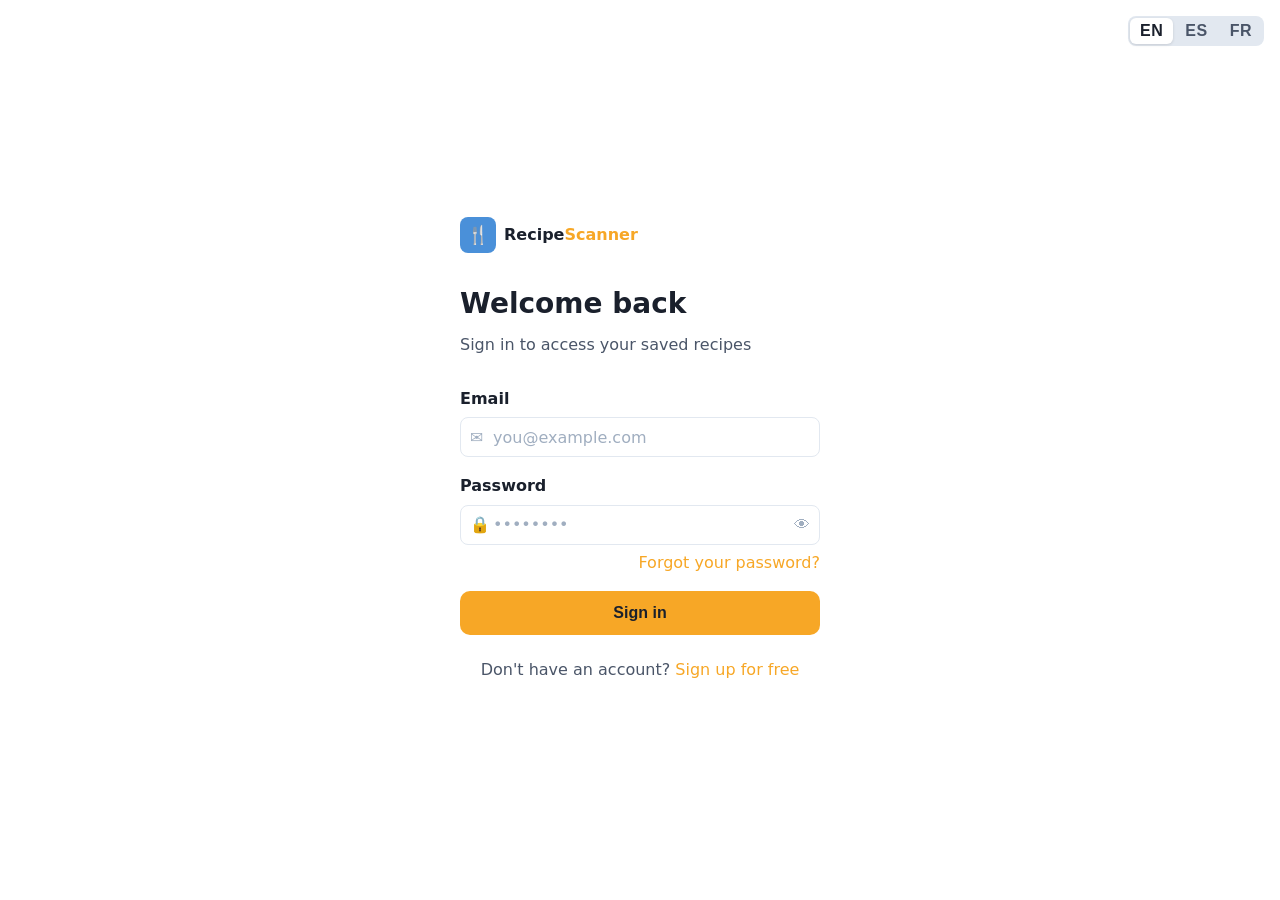
==== commit 311fcd4a: "fix: show language selector on login and register pages Co-Authored-By: Claude Sonnet 4.6 <noreply@a" ====
--- a/frontend/index.html
+++ b/frontend/index.html
@@ -3,12 +3,13 @@
 <head>
   <meta charset="UTF-8">
   <meta name="viewport" content="width=device-width, initial-scale=1.0">
+  <link rel="icon" href="data:image/svg+xml,<svg xmlns=%22http://www.w3.org/2000/svg%22 viewBox=%220 0 100 100%22><text y=%22.9em%22 font-size=%2290%22>🍽️</text></svg>">
   <title>RecipeScanner — Sign in</title>
   <link rel="stylesheet" href="css/style.css">
 </head>
 <body class="auth-page">
 
-  <div class="lang-toggle lang-fixed">
+  <div class="lang-toggle lang-fixed-auth">
     <button class="lang-btn" data-lang="en" onclick="setLang('en')">EN</button>
     <button class="lang-btn" data-lang="es" onclick="setLang('es')">ES</button>
     <button class="lang-btn" data-lang="fr" onclick="setLang('fr')">FR</button>
--- a/frontend/css/style.css
+++ b/frontend/css/style.css
@@ -167,15 +167,56 @@
   border: none;
   cursor: pointer;
   color: var(--text-muted);
-  font-size: 1rem;
-  padding: 2px;
+  font-size: 1.2rem;
+  padding: 4px 6px;
   border-radius: 6px;
   transition: color 0.15s, background 0.15s;
+  line-height: 1;
 }
 .sidebar-user-menu:hover {
+  color: var(--text);
+  background: var(--border);
+}
+
+.user-menu-wrapper {
+  position: relative;
+  flex-shrink: 0;
+}
+.user-dropdown {
+  display: none;
+  position: absolute;
+  bottom: calc(100% + 8px);
+  right: 0;
+  background: #fff;
+  border: 1px solid var(--border);
+  border-radius: 10px;
+  box-shadow: 0 4px 16px rgba(0,0,0,0.12);
+  min-width: 190px;
+  z-index: 200;
+  overflow: hidden;
+}
+.user-dropdown.open { display: block; }
+.user-dropdown-item {
+  display: flex;
+  align-items: center;
+  gap: 0.6rem;
+  padding: 0.7rem 1rem;
+  font-size: 0.9rem;
+  color: var(--text);
+  text-decoration: none;
+  cursor: pointer;
+  border: none;
+  background: none;
+  width: 100%;
+  text-align: left;
+  transition: background 0.12s;
+}
+.user-dropdown-item:hover { background: var(--bg-light); }
+.user-dropdown-logout {
   color: #DC2626;
-  background: #FEE2E2;
-}
+  border-top: 1px solid var(--border);
+}
+.user-dropdown-logout:hover { background: #FEE2E2; }
 
 /* ── App Layout ──────────────────────────────────────────── */
 .app-layout {
@@ -1351,6 +1392,12 @@
 .lang-btn.active { background: #fff; color: var(--text); box-shadow: 0 1px 3px rgba(0,0,0,0.12); }
 
 .lang-fixed { display: none; } /* moved inside sidebar */
+.lang-fixed-auth {
+  position: fixed;
+  top: 1rem;
+  right: 1rem;
+  z-index: 100;
+}
 
 .sidebar-lang {
   padding: 0.6rem 1rem;
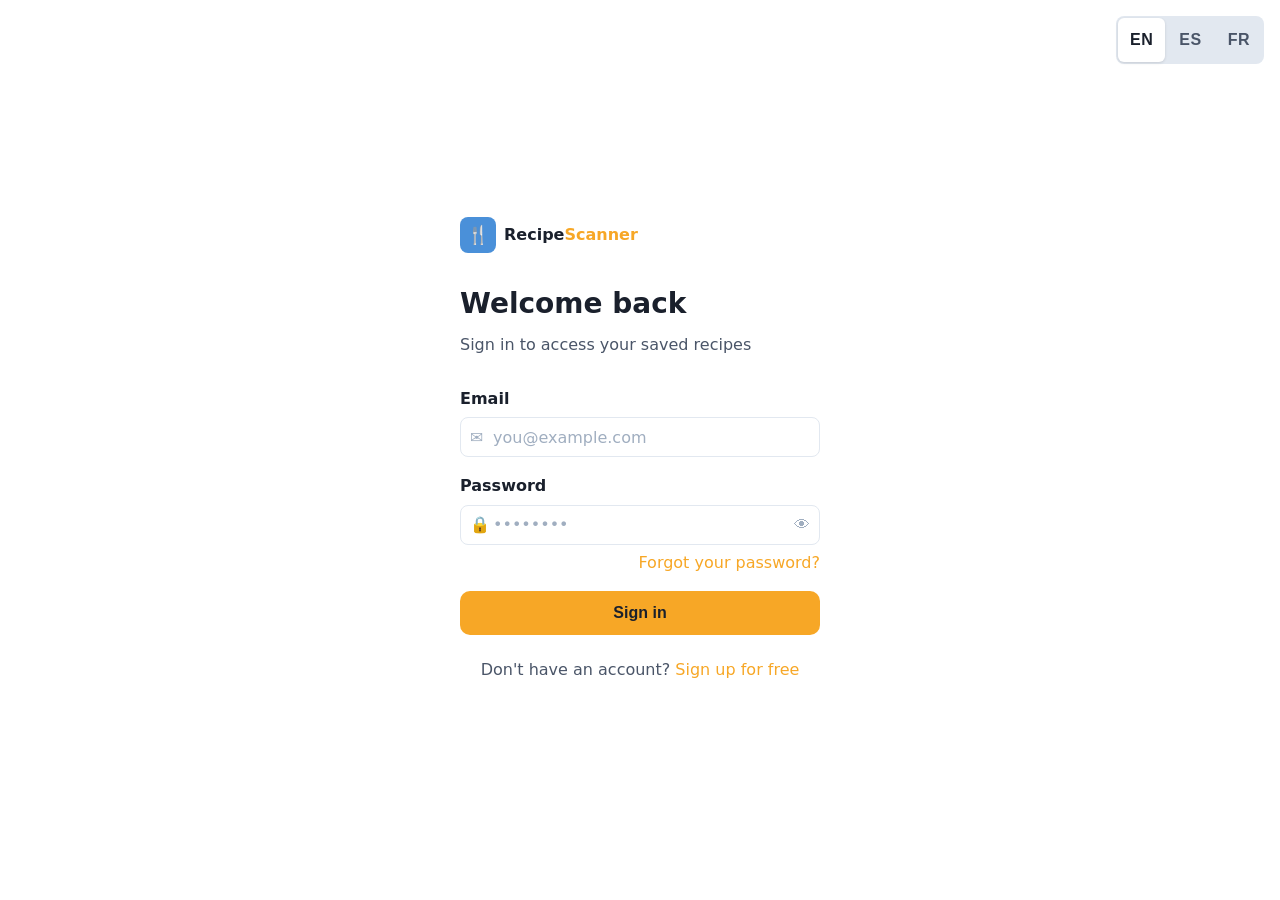
==== commit cdf5952f: "fix: url-encode < > in favicon SVG data URI across all HTML pages W3C validator error: < is not allo" ====
--- a/frontend/index.html
+++ b/frontend/index.html
@@ -3,7 +3,7 @@
 <head>
   <meta charset="UTF-8">
   <meta name="viewport" content="width=device-width, initial-scale=1.0">
-  <link rel="icon" href="data:image/svg+xml,<svg xmlns=%22http://www.w3.org/2000/svg%22 viewBox=%220 0 100 100%22><text y=%22.9em%22 font-size=%2290%22>🍽️</text></svg>">
+  <link rel="icon" href="data:image/svg+xml,%3Csvg xmlns=%22http://www.w3.org/2000/svg%22 viewBox=%220 0 100 100%22%3E%3Ctext y=%22.9em%22 font-size=%2290%22%3E🍽️%3C/text%3E%3C/svg%3E">
   <title>RecipeScanner — Sign in</title>
   <link rel="stylesheet" href="css/style.css">
 </head>
--- a/frontend/css/style.css
+++ b/frontend/css/style.css
@@ -635,6 +635,19 @@
   text-decoration: none;
 }
 .view-btn:hover { background: var(--orange-hover); text-decoration: none; color: #1a202c; }
+
+.card-delete-btn {
+  background: none;
+  border: none;
+  cursor: pointer;
+  font-size: 1rem;
+  padding: 0.3rem 0.5rem;
+  border-radius: 6px;
+  color: var(--text-muted);
+  transition: background 0.15s, color 0.15s;
+  line-height: 1;
+}
+.card-delete-btn:hover { background: #FEE2E2; color: #DC2626; }
 
 /* ── Banner colors per category ────────────────────────── */
 .banner-appetizer   { background: linear-gradient(135deg, #5eead4, #0d9488); }
@@ -744,6 +757,72 @@
 
 .recipe-header-photo:hover .recipe-header-photo-overlay { opacity: 1; }
 
+.photo-gallery {
+  display: flex;
+  gap: 0.4rem;
+  flex-wrap: wrap;
+  margin-top: 0.5rem;
+  align-items: center;
+}
+
+.photo-thumb {
+  width: 58px;
+  height: 58px;
+  border-radius: var(--radius-sm);
+  overflow: hidden;
+  position: relative;
+  cursor: pointer;
+  flex-shrink: 0;
+  border: 2px solid transparent;
+  transition: border-color 0.15s;
+}
+
+.photo-thumb.is-cover { border-color: var(--orange); }
+
+.photo-thumb img {
+  width: 100%;
+  height: 100%;
+  object-fit: cover;
+  display: block;
+}
+
+.photo-thumb-delete {
+  position: absolute;
+  top: 2px;
+  right: 2px;
+  width: 18px;
+  height: 18px;
+  background: rgba(0,0,0,0.65);
+  color: #fff;
+  border: none;
+  border-radius: 50%;
+  font-size: 9px;
+  line-height: 18px;
+  text-align: center;
+  cursor: pointer;
+  display: none;
+  padding: 0;
+}
+
+.photo-thumb:hover .photo-thumb-delete { display: block; }
+
+.photo-thumb-add {
+  width: 58px;
+  height: 58px;
+  border-radius: var(--radius-sm);
+  border: 2px dashed var(--border);
+  display: flex;
+  align-items: center;
+  justify-content: center;
+  color: var(--text-muted);
+  font-size: 1.5rem;
+  cursor: pointer;
+  flex-shrink: 0;
+  transition: border-color 0.15s, color 0.15s;
+}
+
+.photo-thumb-add:hover { border-color: var(--orange); color: var(--orange); }
+
 .badge-row {
   display: flex;
   gap: 0.4rem;
@@ -761,6 +840,48 @@
 .badge-ai { background: #EDE9FE; color: #7C3AED; }
 .badge-cat { background: var(--orange-light); color: var(--orange); }
 .badge-scanned { background: #DCFCE7; color: #16A34A; }
+
+.ing-row-ghost {
+  opacity: 0.4;
+  background: var(--orange-light);
+}
+
+.ing-row-chosen {
+  background: #FFF7ED;
+  box-shadow: 0 2px 8px rgba(0,0,0,0.12);
+  cursor: grabbing;
+}
+
+.move-icon {
+  cursor: grab;
+  user-select: none;
+}
+
+.section-drag-handle {
+  cursor: grab;
+  color: var(--text-muted);
+  font-size: 1rem;
+  margin-right: 0.4rem;
+  user-select: none;
+  opacity: 0.6;
+}
+.section-drag-handle:hover { opacity: 1; }
+
+.section-body-ghost { opacity: 0.35; }
+.section-body-chosen > tr { background: #FFF7ED; }
+
+.translate-done-badge {
+  display: inline-flex;
+  align-items: center;
+  gap: 0.35rem;
+  background: #DBEAFE;
+  color: #1D4ED8;
+  font-size: 0.78rem;
+  font-weight: 600;
+  padding: 0.3rem 0.75rem;
+  border-radius: 999px;
+  letter-spacing: 0.01em;
+}
 
 .detail-meta {
   display: flex;
@@ -956,6 +1077,53 @@
 .price-clickable { cursor: pointer; user-select: none; }
 .price-clickable:hover { background: #F9FAFB; }
 
+/* ── Inline prices table ────────────────────────────────────────────────────── */
+.prices-inline-table .cell-inp,
+.prices-inline-table .cell-sel {
+  border: 1px solid transparent;
+  border-radius: 4px;
+  padding: 0.2rem 0.35rem;
+  background: transparent;
+  color: var(--text);
+  font-size: 0.9rem;
+  width: 100%;
+  font-family: inherit;
+  transition: border-color 0.15s, background 0.15s;
+}
+.prices-inline-table .cell-inp:hover,
+.prices-inline-table .cell-sel:hover {
+  border-color: var(--border);
+  background: var(--card-bg);
+}
+.prices-inline-table .cell-inp:focus,
+.prices-inline-table .cell-sel:focus {
+  border-color: var(--orange);
+  background: var(--card-bg);
+  outline: none;
+}
+.prices-inline-table .cell-name {
+  font-weight: 500;
+  color: var(--text);
+  white-space: nowrap;
+}
+.prices-inline-table .ppkg-cell {
+  font-weight: 600;
+  color: #b45309;
+  white-space: nowrap;
+  text-align: right;
+}
+
+#prices-table-wrap { min-height: 260px; }
+.prices-inline-table .new-price-row {
+  background: rgba(247, 167, 38, 0.04);
+}
+.prices-inline-table .new-price-row .cell-inp,
+.prices-inline-table .new-price-row .cell-sel {
+  color: var(--text-muted);
+}
+.prices-inline-table .qty-cell { max-width: 70px; }
+.prices-inline-table .price-cell { max-width: 80px; }
+
 /* Store / brand select inside ingredient table */
 .store-select-inline {
   font-size: 0.82rem;
@@ -1295,6 +1463,42 @@
 }
 
 .modal-overlay.open { display: flex; }
+
+.modal-overlay-transparent { background: transparent; pointer-events: none; }
+.modal-overlay-transparent.open { display: flex; pointer-events: none; }
+.modal-overlay-transparent .modal { pointer-events: all; }
+
+.modal-floating {
+  padding: 0;
+  box-shadow: 0 8px 32px rgba(0,0,0,0.18);
+  border: 1px solid var(--border);
+  user-select: none;
+}
+
+.modal-drag-handle {
+  display: flex;
+  align-items: center;
+  justify-content: space-between;
+  padding: 0.85rem 1.2rem;
+  background: var(--orange);
+  color: #fff;
+  border-radius: var(--radius) var(--radius) 0 0;
+  cursor: grab;
+  font-weight: 700;
+  font-size: 0.95rem;
+}
+.modal-drag-handle:active { cursor: grabbing; }
+
+.modal-close-x {
+  background: none;
+  border: none;
+  color: rgba(255,255,255,0.85);
+  font-size: 1.1rem;
+  cursor: pointer;
+  padding: 0;
+  line-height: 1;
+}
+.modal-close-x:hover { color: #fff; }
 
 .modal {
   background: var(--card-bg);
@@ -1381,7 +1585,9 @@
   background: none;
   border: none;
   border-radius: 6px;
-  padding: 4px 10px;
+  padding: 8px 12px;
+  min-height: 44px;
+  min-width: 44px;
   font-size: 1rem;
   font-weight: 700;
   letter-spacing: 0.5px;
@@ -1406,11 +1612,14 @@
   justify-content: center;
 }
 
-/* icon-only sidebar: lang buttons get compact */
+/* icon-only sidebar: lang toggle stacks vertically */
 @media (max-width: 960px) {
   .sidebar-lang { padding: 0.5rem 0.25rem; }
-  .sidebar-lang .lang-btn { padding: 3px 5px; font-size: 0.72rem; letter-spacing: 0; }
-}
+  .sidebar-lang .lang-toggle { flex-direction: column; gap: 1px; }
+  .sidebar-lang .lang-btn { padding: 6px 4px; min-height: 36px; min-width: 36px; font-size: 0.7rem; letter-spacing: 0; text-align: center; }
+}
+
+.mobile-only-nav { display: none; }
 
 /* bottom-nav mobile: float lang toggle above the bar */
 @media (max-width: 600px) {
@@ -1646,7 +1855,7 @@
 .home-recipe-cost {
   font-size: 1rem;
   font-weight: 700;
-  color: var(--orange);
+  color: #b45309;
 }
 
 /* Top ingredients list */
@@ -1694,13 +1903,29 @@
 
 @media (max-width: 900px) {
   .home-sections { grid-template-columns: 1fr; }
-  .home-hero { padding: 1.5rem; }
+  .home-hero {
+    flex-direction: column;
+    gap: 1rem;
+    padding: 1.5rem;
+  }
+  .home-hero-left { width: 100%; }
   .home-total-amount { font-size: 2.2rem; }
+  .home-quick-actions {
+    flex-direction: row;
+    flex-wrap: wrap;
+    width: 100%;
+    gap: 0.5rem;
+  }
+  .home-quick-btn { flex: 1; min-width: 0; }
+  .home-quick-btn:first-child { flex: none; width: 100%; }
 }
 
 @media (max-width: 600px) {
-  .home-quick-actions { flex-direction: row; flex-wrap: wrap; }
-  .home-quick-btn { flex: 1; }
+  .home-hero {
+    padding: 1.1rem 1.25rem 1.25rem;
+    border-radius: 12px;
+  }
+  .home-total-amount { font-size: 2rem; }
 }
 
 /* Brand badge */
@@ -1799,6 +2024,7 @@
   }
   .nav-item span[data-i18n] { display: block; font-size: 0.65rem; }
   .nav-item .nav-icon { font-size: 1.1rem; width: auto; }
+  .mobile-only-nav { display: flex; }
 
   .app-layout {
     margin-left: 0;
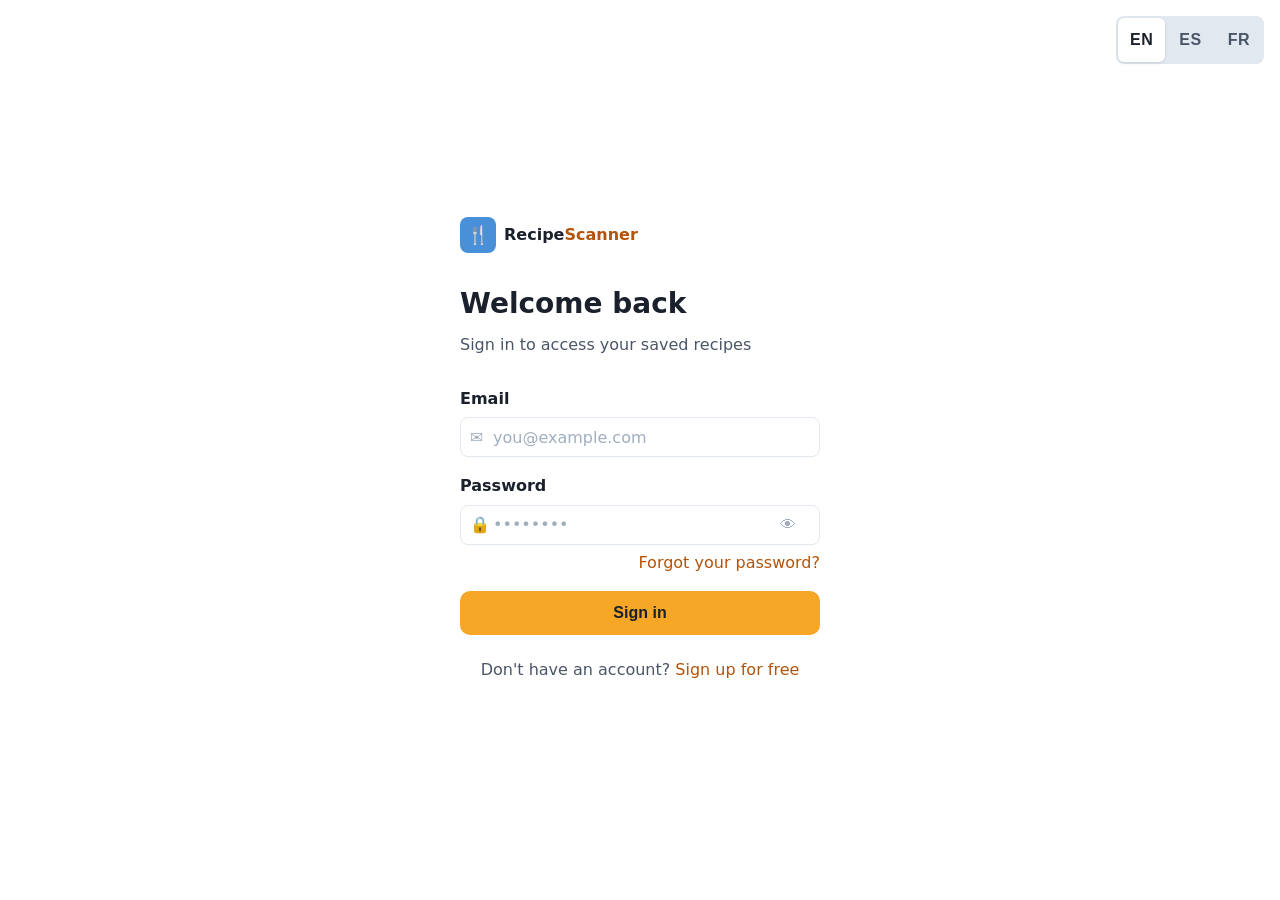
==== commit 17888c9f: "a11y: fix contrast, touch target and missing main landmark on auth pages - forgot-link, auth-footer " ====
--- a/frontend/index.html
+++ b/frontend/index.html
@@ -15,7 +15,7 @@
     <button class="lang-btn" data-lang="fr" onclick="setLang('fr')">FR</button>
   </div>
 
-  <div class="auth-card">
+  <main class="auth-card">
     <a href="index.html" class="logo auth-logo">
       <div class="logo-icon">🍴</div>
       <span class="logo-text">Recipe<span>Scanner</span></span>
@@ -52,7 +52,7 @@
       <span data-i18n="no_account">Don't have an account?</span>
       <a href="register.html" data-i18n="link_signup">Sign up for free</a>
     </div>
-  </div>
+  </main>
 
   <script src="js/i18n.js"></script>
   <script src="js/api.js"></script>
--- a/frontend/css/style.css
+++ b/frontend/css/style.css
@@ -329,6 +329,11 @@
   cursor: pointer;
   color: var(--text-light);
   font-size: 1rem;
+  min-width: 44px;
+  min-height: 44px;
+  display: flex;
+  align-items: center;
+  justify-content: center;
 }
 
 .checkbox-row {
@@ -357,7 +362,7 @@
   text-align: right;
   font-size: 1rem;
   margin-top: 0.3rem;
-  color: var(--orange);
+  color: #b45309;
 }
 
 /* ── Buttons ────────────────────────────────────────────── */
@@ -411,6 +416,8 @@
   font-size: 1rem;
   color: var(--text-muted);
 }
+.auth-footer a { color: #b45309; }
+.auth-page .logo-text span { color: #b45309; }
 
 /* ── Dashboard header ──────────────────────────────────── */
 .page-header {
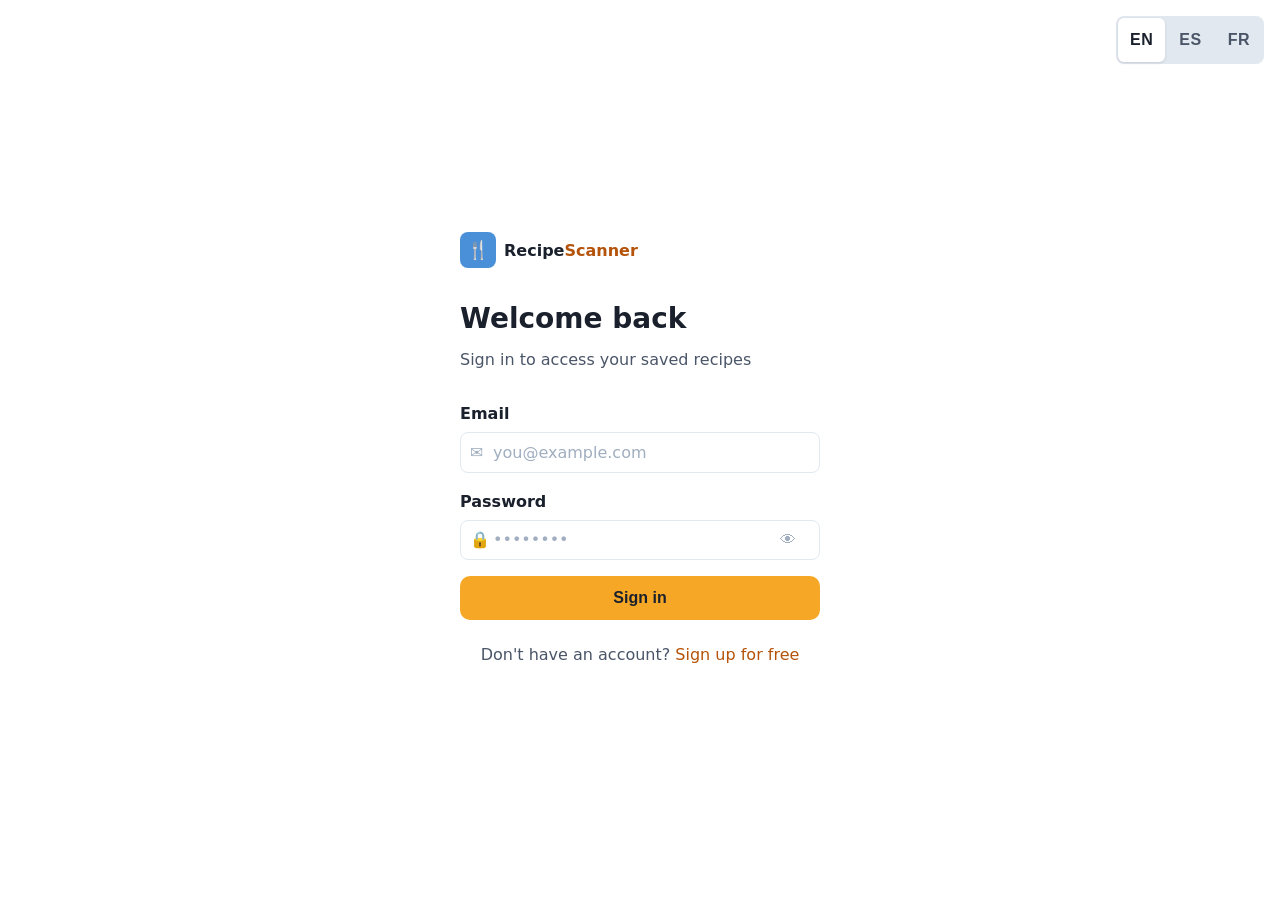
==== commit fb9305dd: "fix: remove dead forgot-password link; add image upload/delete tests Remove the non-functional "Forg" ====
--- a/frontend/index.html
+++ b/frontend/index.html
@@ -41,7 +41,6 @@
           <input type="password" id="login-password" placeholder="••••••••" autocomplete="current-password">
           <button type="button" class="input-toggle" onclick="togglePwd('login-password', this)">👁</button>
         </div>
-        <a href="#" class="forgot-link" data-i18n="forgot_pwd" onclick="return false;">Forgot your password?</a>
       </div>
       <button type="submit" class="btn btn-orange btn-full btn-lg" id="login-btn" data-i18n="btn_signin">
         Sign in
--- a/frontend/css/style.css
+++ b/frontend/css/style.css
@@ -277,6 +277,7 @@
 .form-group { margin-bottom: 1rem; }
 .form-row { display: flex; gap: 0.75rem; }
 .form-row .form-group { flex: 1; }
+.form-select { cursor: pointer; appearance: auto; }
 
 label {
   display: block;
@@ -2013,7 +2014,7 @@
     padding: 0;
     z-index: 200;
   }
-  .sidebar-logo, .sidebar-user { display: none; }
+  .sidebar-logo, .sidebar-user, .sidebar-lang { display: none; }
   .sidebar-nav {
     flex-direction: row;
     flex: 1;
@@ -2031,6 +2032,7 @@
   }
   .nav-item span[data-i18n] { display: block; font-size: 0.65rem; }
   .nav-item .nav-icon { font-size: 1.1rem; width: auto; }
+  .nav-badge { display: none; }
   .mobile-only-nav { display: flex; }
 
   .app-layout {
